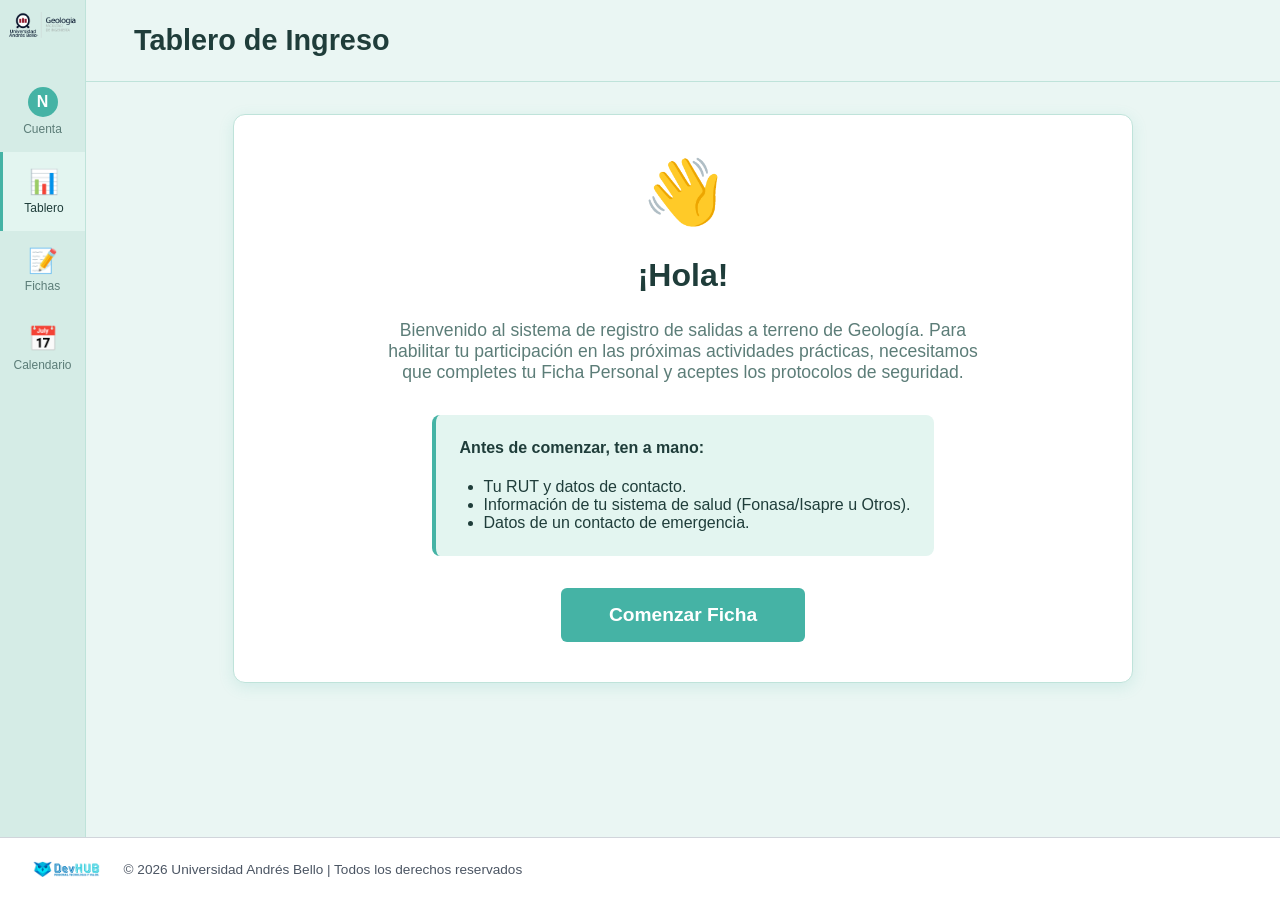
==== proyecto geo/index.html @ 6ba57a58 "Add files via upload" ====
<!DOCTYPE html>
<html lang="es">
<head>
    <meta charset="UTF-8">
    <meta name="viewport" content="width=device-width, initial-scale=1.0">
    <title>Ficha de Ingreso - Geología UNAB</title>
    <link rel="stylesheet" href="styles.css">
</head>
<body>

    <!-- CONTENEDOR PRINCIPAL (Sidebar + Main) -->
    <div class="app-layout">

        <!-- BARRA LATERAL -->
        <nav class="sidebar">
            <div class="sidebar-logo">
                <img src="image/fi-1.png" alt="">
            </div>
            <ul class="sidebar-menu">
                <li>
                    <div class="icon-placeholder account-avatar">N</div>
                    <span>Cuenta</span>
                </li>
                <li class="active">
                    <div class="icon-placeholder">📊</div>
                    <span>Tablero</span>
                </li>
                <li>
                    <div class="icon-placeholder">📝</div>
                    <span>Fichas</span>
                </li>
                <li>
                    <div class="icon-placeholder">📅</div>
                    <span>Calendario</span>
                </li>
            </ul>
        </nav>

        <!-- CONTENIDO PRINCIPAL -->
        <main class="main-content">
            <header class="top-header">
                <h1 class="page-title">Tablero de Ingreso</h1>
            </header>

            <div class="dashboard-container">
                
                <!-- Barra de progreso del Wizard -->
                <div class="wizard-header" id="wizard-progress" style="display: none;">
                    <div class="step" id="indicator-1">1. Datos Personales</div>
                    <div class="step" id="indicator-2">2. Información Médica</div>
                    <div class="step" id="indicator-3">3. Protocolo y Declaración</div>
                </div>

                <!-- VISTA 0: SALUDO INICIAL -->
                <div id="vista-0" class="form-card text-center active-view">
                    <div style="font-size: 4rem; margin-bottom: 1rem;">👋</div>
                    <h2 style="color: var(--text-main); font-size: 2rem;">¡Hola!</h2>
                    <p class="subtitle" style="font-size: 1.1rem; max-width: 600px; margin: 0 auto 2rem auto;">
                        Bienvenido al sistema de registro de salidas a terreno de Geología. Para habilitar tu participación en las próximas actividades prácticas, necesitamos que completes tu Ficha Personal y aceptes los protocolos de seguridad.
                    </p>
                    <div style="background-color: var(--card-bg-light); padding: 1.5rem; border-radius: 8px; border-left: 4px solid var(--accent-blue); display: inline-block; text-align: left; margin-bottom: 2rem;">
                        <h4 style="margin-top: 0;">Antes de comenzar, ten a mano:</h4>
                        <ul style="margin-bottom: 0; padding-left: 1.5rem;">
                            <li>Tu RUT y datos de contacto.</li>
                            <li>Información de tu sistema de salud (Fonasa/Isapre u Otros).</li>
                            <li>Datos de un contacto de emergencia.</li>
                        </ul>
                    </div>
                    <br>
                    <button type="button" class="btn-primary" onclick="cambiarVista(1)" style="font-size: 1.2rem; padding: 1rem 3rem;">Comenzar Ficha</button>
                </div>

                <!-- VISTA 1: DATOS PERSONALES -->
                <div id="vista-1" class="form-card hidden-view">
                    <h2 style="color: var(--text-main);">Ficha de Ingreso - Datos Personales</h2>
                    <p class="subtitle">Por favor, complete los siguientes datos para iniciar el proceso.</p>

                    <div class="form-grid">
                        <div class="form-group full-width">
                            <label for="nombre">Nombre completo</label>
                            <input type="text" id="nombre" name="nombre" placeholder="Ej. Juan Pérez" required>
                        </div>
                        <div class="form-group">
                            <label for="rut">RUT</label>
                            <input type="text" id="rut" name="rut" placeholder="Ej. 12.345.678-9" required>
                        </div>
                        <div class="form-group">
                            <label for="fecha_nacimiento">Fecha de nacimiento</label>
                            <input type="date" id="fecha_nacimiento" name="fecha_nacimiento" required>
                        </div>
                        <div class="form-group">
                            <label for="edad">Edad</label>
                            <input type="number" id="edad" name="edad" placeholder="Ej. 21" min="15" max="100" required>
                        </div>
                        <div class="form-group">
                            <label for="telefono">Teléfono de contacto</label>
                            <input type="tel" id="telefono" name="telefono" placeholder="+56 9 1234 5678" required>
                        </div>
                        <div class="form-group">
                            <label for="correo_inst">Correo institucional</label>
                            <input type="email" id="correo_inst" name="correo_inst" placeholder="usuario@uandresbello.edu" required>
                        </div>
                        <div class="form-group">
                            <label for="correo_personal">Correo personal</label>
                            <input type="email" id="correo_personal" name="correo_personal" placeholder="usuario@gmail.com" required>
                        </div>

                        <div class="form-actions full-width" style="justify-content: space-between;">
                            <button type="button" class="btn-secondary" onclick="cambiarVista(0)">Volver al Inicio</button>
                            <button type="button" class="btn-primary" onclick="cambiarVista(2)">Siguiente: Información Médica</button>
                        </div>
                    </div>
                </div>

                <!-- VISTA 2: INFORMACIÓN MÉDICA -->
                <div id="vista-2" class="form-card hidden-view">
                    <h2 style="color: var(--text-main);">Ficha de Ingreso - Información Médica</h2>
                    <p class="subtitle">Datos obligatorios de salud y seguridad del estudiante.</p>

                    <div class="form-grid">
                        <div class="form-group">
                            <label for="sistema_salud">Sistema de salud afiliado</label>
                            <select id="sistema_salud" name="sistema_salud" onchange="toggleEspecificar('sistema_salud', 'otros', 'div_salud_otros')" required>
                                <option value="">Seleccione...</option>
                                <option value="fonasa">Fonasa</option>
                                <option value="isapre">Isapre</option>
                                <option value="otros">Otros</option>
                            </select>
                            <div id="div_salud_otros" style="display: none; margin-top: 0.5rem;">
                                <input type="text" id="sistema_salud_otros" name="sistema_salud_otros" placeholder="Especifique su sistema de salud">
                            </div>
                        </div>
                        <div class="form-group">
                            <label for="domicilio">Domicilio actual</label>
                            <input type="text" id="domicilio" name="domicilio" placeholder="Calle, Número, Comuna" required>
                        </div>
                        <div class="form-group">
                            <label for="peso">Peso (kg)</label>
                            <input type="number" id="peso" name="peso" step="0.1" placeholder="Ej. 70.5" required>
                        </div>
                        <div class="form-group">
                            <label for="estatura">Estatura (m)</label>
                            <input type="number" id="estatura" name="estatura" step="0.01" placeholder="Ej. 1.75" required>
                        </div>
                        <div class="form-group">
                            <label for="grupo_sanguineo">Grupo Sanguíneo</label>
                            <select id="grupo_sanguineo" name="grupo_sanguineo" required>
                                <option value="">Seleccione...</option>
                                <option value="A+">A+</option>
                                <option value="A-">A-</option>
                                <option value="O+">O+</option>
                                <option value="O-">O-</option>
                            </select>
                        </div>
                        <div class="form-group">
                            <label>¿Es donante voluntario?</label>
                            <div class="radio-group-inline">
                                <label><input type="radio" name="donante" value="si" required> Sí</label>
                                <label><input type="radio" name="donante" value="no"> No</label>
                            </div>
                        </div>
                        <div class="form-group full-width">
                            <label>¿Tiene algún tipo de alergia?</label>
                            <div style="display: flex; gap: 1rem; margin-top: 0.5rem; margin-bottom: 0.5rem;">
                                <label style="font-weight: normal; cursor: pointer;">
                                    <input type="radio" name="alergia_radio" value="si" onchange="toggleRadio('alergia_radio', 'div_alergia')"> Sí
                                </label>
                                <label style="font-weight: normal; cursor: pointer;">
                                    <input type="radio" name="alergia_radio" value="no" onchange="toggleRadio('alergia_radio', 'div_alergia')" checked> No
                                </label>
                            </div>
                            <div id="div_alergia" style="display: none;">
                                <input type="text" id="alergia_detalle" name="alergia_detalle" placeholder="Especifique el tipo de alergia (ej. Penicilina, polen)">
                            </div>
                        </div>

                        <div class="form-group full-width">
                            <label>¿Tiene alguna enfermedad que requiera tratamiento?</label>
                            <div style="display: flex; gap: 1rem; margin-top: 0.5rem; margin-bottom: 0.5rem;">
                                <label style="font-weight: normal; cursor: pointer;">
                                    <input type="radio" name="enfermedad_radio" value="si" onchange="toggleRadio('enfermedad_radio', 'div_enfermedad')"> Sí
                                </label>
                                <label style="font-weight: normal; cursor: pointer;">
                                    <input type="radio" name="enfermedad_radio" value="no" onchange="toggleRadio('enfermedad_radio', 'div_enfermedad')" checked> No
                                </label>
                            </div>
                            <div id="div_enfermedad" style="display: none;">
                                <input type="text" id="enfermedad_detalle" name="enfermedad_detalle" placeholder="Especifique la enfermedad y el tratamiento">
                            </div>
                        </div>

                        <div class="form-group full-width">
                            <label>¿Ha sufrido lesiones de tipo traumatológicas?</label>
                            <div style="display: flex; gap: 1rem; margin-top: 0.5rem; margin-bottom: 0.5rem;">
                                <label style="font-weight: normal; cursor: pointer;">
                                    <input type="radio" name="lesion_radio" value="si" onchange="toggleRadio('lesion_radio', 'div_lesion')"> Sí
                                </label>
                                <label style="font-weight: normal; cursor: pointer;">
                                    <input type="radio" name="lesion_radio" value="no" onchange="toggleRadio('lesion_radio', 'div_lesion')" checked> No
                                </label>
                            </div>
                            <div id="div_lesion" style="display: none;">
                                <input type="text" id="lesion_detalle" name="lesion_detalle" placeholder="Especifique la lesión (ej. Esguince tobillo derecho, fractura de muñeca)">
                            </div>
                        </div>

                        <div class="form-group full-width">
                            <label for="situaciones_especiales">Situaciones especiales</label>
                            <textarea id="situaciones_especiales" name="situaciones_especiales" rows="3" placeholder="Indique cualquier otra situación médica o de salud relevante..."></textarea>
                        </div>

                        <h3 class="section-title full-width" style="margin-top: 1rem;">Contacto de Emergencia</h3>
                        <div class="form-group">
                            <label for="emergencia_nombre">Nombre del contacto</label>
                            <input type="text" id="emergencia_nombre" name="emergencia_nombre" placeholder="Ej. María Pérez" required>
                        </div>
                        <div class="form-group">
                            <label for="emergencia_telefono">Teléfono de emergencia</label>
                            <input type="tel" id="emergencia_telefono" name="emergencia_telefono" placeholder="+56 9 1234 5678" required>
                        </div>

                        <div class="form-actions full-width" style="justify-content: space-between;">
                            <button type="button" class="btn-secondary" onclick="cambiarVista(1)">Atrás</button>
                            <button type="button" class="btn-primary" onclick="cambiarVista(3)">Siguiente: Protocolo</button>
                        </div>
                    </div>
                </div>

                <!-- VISTA 3: PROTOCOLO Y DECLARACIÓN -->
                <div id="vista-3" class="form-card hidden-view">
                    <h2 style="color: var(--text-main);">Protocolo y Declaración</h2>
                    <p class="subtitle">Obligación de Informar y Derecho a Saber. Por este medio declaro que:</p>

                    <div class="matrix-table-container">
                        <table class="matrix-table">
                            <thead>
                                <tr>
                                    <th class="th-empty"></th>
                                    <th>Estoy de acuerdo</th>
                                    <th>No estoy de acuerdo</th>
                                </tr>
                            </thead>
                            <tbody>
                                <tr>
                                    <td class="question-text">He sido instruido acerca de los riesgos que entrañan las labores que desempeñará en las Salidas a Terreno de la carrera.</td>
                                    <td class="radio-cell"><input type="radio" name="preg_1" value="acuerdo"></td>
                                    <td class="radio-cell"><input type="radio" name="preg_1" value="desacuerdo"></td>
                                </tr>
                                <tr>
                                    <td class="question-text">Que he recibido y he sido instruido sobre el Protocolo de Salida a terreno.</td>
                                    <td class="radio-cell"><input type="radio" name="preg_2" value="acuerdo"></td>
                                    <td class="radio-cell"><input type="radio" name="preg_2" value="desacuerdo"></td>
                                </tr>
                                <tr>
                                    <td class="question-text">Me comprometo a leer el PROTOCOLO DE SALIDA A TERRENO e internalizarlo antes de las actividades.</td>
                                    <td class="radio-cell"><input type="radio" name="preg_3" value="acuerdo"></td>
                                    <td class="radio-cell"><input type="radio" name="preg_3" value="desacuerdo"></td>
                                </tr>
                                <tr>
                                    <td class="question-text">Me doy por informado de los Riesgos, Peligros y precauciones que debo tomar por mi seguridad y la de mis compañeros de terreno, y el cuidado del material y del medio ambiente.</td>
                                    <td class="radio-cell"><input type="radio" name="preg_4" value="acuerdo"></td>
                                    <td class="radio-cell"><input type="radio" name="preg_4" value="desacuerdo"></td>
                                </tr>
                                <tr>
                                    <td class="question-text">Haber entregado datos fidedignos en mi “Ficha Médica y Personal”.</td>
                                    <td class="radio-cell"><input type="radio" name="preg_5" value="acuerdo"></td>
                                    <td class="radio-cell"><input type="radio" name="preg_5" value="desacuerdo"></td>
                                </tr>
                                <tr>
                                    <td class="question-text">Comprometerme a respetar las instrucciones e indicaciones impartidas por el docente a cargo de la salida a terreno, y que están en acuerdo a las normas generales e internas de la Universidad Andrés Bello.</td>
                                    <td class="radio-cell"><input type="radio" name="preg_6" value="acuerdo"></td>
                                    <td class="radio-cell"><input type="radio" name="preg_6" value="desacuerdo"></td>
                                </tr>
                                <tr>
                                    <td class="question-text">Estar en conocimiento de la Ley 17.288 “Monumentos Nacionales”, que no puedo apoderarme de ninguna pieza paleontológica en la visita a terreno.</td>
                                    <td class="radio-cell"><input type="radio" name="preg_7" value="acuerdo"></td>
                                    <td class="radio-cell"><input type="radio" name="preg_7" value="desacuerdo"></td>
                                </tr>
                                <tr>
                                    <td class="question-text">Me expongo a sanciones por incumplimiento de los puntos precedentes, los que serán sancionados de acuerdo con el Reglamento de Conducta para la Convivencia de la Comunidad.</td>
                                    <td class="radio-cell"><input type="radio" name="preg_8" value="acuerdo"></td>
                                    <td class="radio-cell"><input type="radio" name="preg_8" value="desacuerdo"></td>
                                </tr>
                            </tbody>
                        </table>
                    </div>

                    <div class="declaracion-jurada">
                        <h3>DECLARACIÓN JURADA:</h3>
                        <p>Por este medio declaro que libero de responsabilidades a la institución por eventuales problemas o accidentes... <span style="color: var(--unab-red);">*</span></p>
                        <div style="display: flex; flex-direction: column; gap: 1rem;">
                            <label style="font-weight: 500; cursor: pointer; display: flex; align-items: center; gap: 0.75rem;">
                                <input type="radio" name="declaracion_jurada" value="acuerdo" style="transform: scale(1.2); margin: 0;"> Estoy de acuerdo
                            </label>
                            <label style="font-weight: 500; cursor: pointer; display: flex; align-items: center; gap: 0.75rem;">
                                <input type="radio" name="declaracion_jurada" value="desacuerdo" style="transform: scale(1.2); margin: 0;"> No estoy de acuerdo
                            </label>
                        </div>
                    </div>

                    <div class="form-actions full-width" style="justify-content: space-between; margin-top: 2rem;">
                        <button type="button" class="btn-secondary" onclick="cambiarVista(2)">Atrás</button>
                        <button type="button" class="btn-primary" style="background-color: var(--unab-red);" onclick="finalizarFormulario()">Enviar Ficha</button>
                    </div>
                </div>

            </div>
        </main>
    </div>

    <!-- PIE DE PÁGINA INFERIOR (Estilo NVIDIA) -->
    <footer class="bottom-footer">
        <div class="footer-content">
            <img src="image/devhub_banner.gif" alt="Logo/GIF Footer" class="footer-gif">
            <span class="footer-text">© 2026 Universidad Andrés Bello | Todos los derechos reservados</span>
        </div>
    </footer>

    <!-- SCRIPT JS -->
    <script>
        function cambiarVista(paso) {
            document.querySelectorAll('.form-card').forEach(el => {
                el.classList.remove('active-view');
                el.classList.add('hidden-view');
            });
            
            const vistaDestino = document.getElementById('vista-' + paso);
            vistaDestino.classList.remove('hidden-view');
            vistaDestino.classList.add('active-view');

            const wizardProgress = document.getElementById('wizard-progress');
            if (paso === 0) {
                wizardProgress.style.display = 'none';
            } else {
                wizardProgress.style.display = 'flex';
                for (let i = 1; i <= 3; i++) {
                    const indicador = document.getElementById('indicator-' + i);
                    if (i === paso) {
                        indicador.classList.add('active');
                    } else {
                        indicador.classList.remove('active');
                    }
                }
            }
            
            document.querySelector('.main-content').scrollTo({ top: 0, behavior: 'smooth' });
        }

        function finalizarFormulario() {
            alert("¡Ficha enviada con éxito!");
            cambiarVista(0);
        }

        function toggleEspecificar(selectId, targetValue, divId) {
            const select = document.getElementById(selectId);
            const divOculto = document.getElementById(divId);
            divOculto.style.display = (select.value === targetValue) ? 'block' : 'none';
        }

        function toggleRadio(radioName, divId) {
            const radios = document.getElementsByName(radioName);
            const divOculto = document.getElementById(divId);
            let valorSeleccionado = '';
            
            for (const radio of radios) {
                if (radio.checked) {
                    valorSeleccionado = radio.value;
                    break;
                }
            }

            if (valorSeleccionado === 'si') {
                divOculto.style.display = 'block';
            } else {
                divOculto.style.display = 'none';
                if(divOculto.querySelector('input')) divOculto.querySelector('input').value = '';
            }
        }
    </script>
</body>
</html>
---- proyecto geo/styles.css ----
/* ==============================================================
   TEMA OSCURO Y LAYOUT BASE
   ============================================================== */
:root {
    --bg-dark: #eaf6f3;
    --sidebar-bg: #d5ece6;
    --card-bg: #ffffff;
    --card-bg-light: #e3f5f0;
    --text-main: #1f3d3a;
    --text-muted: #5c7d78;
    --border-color: #bfe3da;
    
    --unab-red: #A90429;
    --accent-blue: #45b3a5;
    --accent-hover: #2f9c8c;
}

body {
    background-color: var(--bg-dark);
    font-family: 'Segoe UI', Tahoma, Geneva, Verdana, sans-serif;
    color: var(--text-main);
    margin: 0;
    padding: 0;
    display: flex;
    flex-direction: column;
    height: 100vh;
    overflow: hidden;
}

/* Layout que contiene la barra lateral y el contenido */
.app-layout {
    display: flex;
    flex: 1;
    overflow: hidden;
}

/* ================== BARRA LATERAL ================== */
.sidebar {
    width: 85px;
    background-color: var(--sidebar-bg);
    border-right: 1px solid var(--border-color);
    display: flex;
    flex-direction: column;
    align-items: center;
    z-index: 10;
}

.sidebar-logo {
    width: 100%;
    margin-bottom: 2rem;
    padding: 12px 8px 0 8px;
    box-sizing: border-box;
    display: flex;
    justify-content: center;
}

.sidebar-logo img {
    width: 100%;
    height: auto;
    object-fit: contain;
}

.sidebar-menu {
    list-style: none;
    padding: 0;
    margin: 0;
    width: 100%;
}

.sidebar-menu li {
    display: flex;
    flex-direction: column;
    align-items: center;
    padding: 1rem 0;
    color: var(--text-muted);
    cursor: pointer;
    transition: background-color 0.2s, color 0.2s;
    font-size: 0.75rem;
}

.sidebar-menu li:hover, .sidebar-menu li.active {
    background-color: var(--card-bg-light);
    color: var(--text-main);
}

.sidebar-menu li.active {
    border-left: 3px solid var(--accent-blue);
}

.icon-placeholder {
    font-size: 1.5rem;
    margin-bottom: 0.3rem;
}

.account-avatar {
    background-color: var(--accent-blue);
    color: white;
    width: 30px;
    height: 30px;
    border-radius: 50%;
    display: flex;
    align-items: center;
    justify-content: center;
    font-size: 1rem;
    font-weight: bold;
}

/* ================== CONTENIDO PRINCIPAL ================== */
.main-content {
    flex: 1;
    overflow-y: auto;
    padding: 0;
    position: relative;
}

.top-header {
    padding: 1.5rem 3rem;
    border-bottom: 1px solid var(--border-color);
    background-color: var(--bg-dark);
    position: sticky;
    top: 0;
    z-index: 5;
}

.page-title {
    margin: 0;
    font-size: 1.8rem;
    font-weight: bold;
}

.dashboard-container {
    max-width: 900px;
    margin: 2rem auto;
    padding: 0 2rem 4rem 2rem;
}

/* ================== VISTAS (SPA) ================== */
.hidden-view {
    display: none !important;
}

.active-view {
    display: block;
    animation: fadeIn 0.4s ease-in-out;
}

@keyframes fadeIn {
    from { opacity: 0; transform: translateY(10px); }
    to { opacity: 1; transform: translateY(0); }
}

/* ================== WIZARD HEADER ================== */
.wizard-header {
    display: flex;
    justify-content: space-between;
    margin-bottom: 2rem;
    background: var(--card-bg);
    padding: 1rem 2rem;
    border-radius: 8px;
    border: 1px solid var(--border-color);
}

.step {
    color: var(--text-muted);
    font-weight: 600;
    font-size: 0.9rem;
}

.step.active {
    color: var(--accent-blue);
    border-bottom: 2px solid var(--accent-blue);
    padding-bottom: 5px;
}

/* ================== TARJETAS Y FORMULARIO ================== */
.form-card {
    background: var(--card-bg);
    padding: 2.5rem;
    border-radius: 12px;
    border: 1px solid var(--border-color);
    box-shadow: 0 4px 15px rgba(69,179,165,0.15);
}

.text-center {
    text-align: center;
}

.subtitle {
    color: var(--text-muted);
    margin-bottom: 2rem;
    font-size: 0.95rem;
}

.form-grid {
    display: grid;
    grid-template-columns: 1fr 1fr;
    gap: 1.5rem;
}

.form-group {
    display: flex;
    flex-direction: column;
}

.full-width {
    grid-column: span 2;
}

label {
    font-weight: 600;
    font-size: 0.85rem;
    margin-bottom: 0.5rem;
    color: var(--text-muted);
}

input, select, textarea {
    padding: 0.75rem;
    background-color: var(--bg-dark);
    color: var(--text-main);
    border: 1px solid var(--border-color);
    border-radius: 6px;
    font-size: 1rem;
    transition: border-color 0.2s;
    font-family: inherit;
    box-sizing: border-box;
}

input:focus, select:focus, textarea:focus {
    outline: none;
    border-color: var(--accent-blue);
    background-color: #ffffff;
}

.radio-group-inline {
    display: flex;
    gap: 1.5rem;
    margin-top: 0.5rem;
}

.radio-group-inline label {
    display: flex;
    align-items: center;
    gap: 0.5rem;
    color: var(--text-main);
    font-weight: normal;
    cursor: pointer;
}

/* ================== BOTONES ================== */
.form-actions {
    margin-top: 2rem;
    display: flex;
    gap: 1rem;
}

.btn-primary {
    background-color: var(--accent-blue);
    color: white;
    padding: 0.75rem 1.5rem;
    border: none;
    border-radius: 6px;
    font-weight: bold;
    font-size: 1rem;
    cursor: pointer;
    transition: background-color 0.2s;
}

.btn-primary:hover { background-color: var(--accent-hover); }

.btn-secondary {
    background-color: transparent;
    color: var(--text-main);
    padding: 0.75rem 1.5rem;
    border: 1px solid var(--border-color);
    border-radius: 6px;
    font-weight: bold;
    font-size: 1rem;
    cursor: pointer;
    transition: background-color 0.2s;
}

.btn-secondary:hover { background-color: var(--card-bg-light); }

/* ================== TABLAS Y DECLARACIÓN ================== */
.matrix-table-container {
    overflow-x: auto;
    margin-top: 1.5rem;
    border-radius: 8px;
    border: 1px solid var(--border-color);
}

.matrix-table {
    width: 100%;
    border-collapse: collapse;
    text-align: left;
}

.matrix-table th {
    background-color: var(--card-bg-light);
    color: var(--text-main);
    padding: 1rem;
    text-align: center;
    border-bottom: 2px solid var(--border-color);
}

.matrix-table th.th-empty {
    background-color: transparent;
    border: none;
}

.matrix-table td {
    padding: 1rem;
    border-bottom: 1px solid var(--border-color);
    background-color: var(--bg-dark);
}

.matrix-table tbody tr:nth-child(even) td { background-color: #f2faf8; }
.matrix-table tbody tr:hover td { background-color: #dbf1ec; }

.matrix-table .question-text {
    width: 60%;
    color: var(--text-main);
}

.matrix-table .radio-cell {
    text-align: center;
    vertical-align: middle;
}

.declaracion-jurada {
    margin-top: 2rem;
    padding: 1.5rem;
    background-color: var(--card-bg-light);
    border-left: 4px solid var(--unab-red);
    border-radius: 4px;
}

.declaracion-jurada h3 { margin-top: 0; color: var(--text-main); }
.declaracion-jurada p { color: var(--text-muted); line-height: 1.5; }

/* ================== FOOTER INFERIOR (TIPO NVIDIA) ================== */
.bottom-footer {
    background-color: #ffffff;
    padding: 12px 2rem;
    border-top: 1px solid #d1d5db;
    z-index: 20;
}

.footer-content {
    display: flex;
    align-items: center;
    gap: 1.5rem;
    max-width: 1400px;
    margin: 0 auto;
}

.footer-gif {
    height: 38px;
    width: auto;
    object-fit: contain;
}

.footer-text {
    color: #4b5563;
    font-size: 0.85rem;
    font-weight: 500;
}
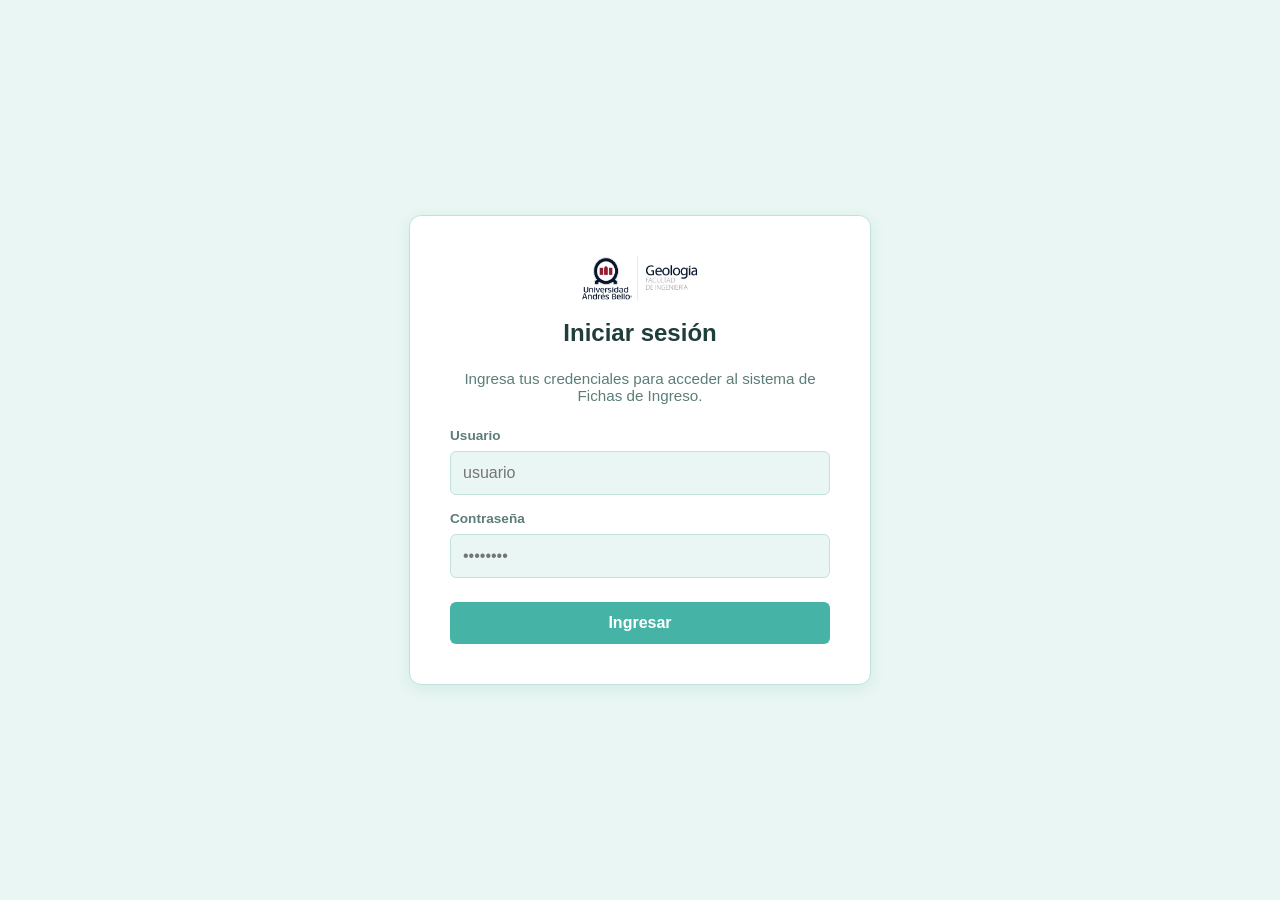
==== commit 04a80c23: "login se creo un login" ====
--- a/proyecto geo/index.html
+++ b/proyecto geo/index.html
@@ -8,8 +8,32 @@
 </head>
 <body>
 
+    <!-- PANTALLA DE LOGIN -->
+    <div id="login-screen" class="login-screen">
+        <form class="login-card" onsubmit="intentarLogin(event)">
+            <div class="login-logo">
+                <img src="image/fi-1.png" alt="Geología UNAB">
+            </div>
+            <h2>Iniciar sesión</h2>
+            <p class="subtitle">Ingresa tus credenciales para acceder al sistema de Fichas de Ingreso.</p>
+
+            <div class="form-group">
+                <label for="login-usuario">Usuario</label>
+                <input type="text" id="login-usuario" name="login-usuario" placeholder="usuario" autocomplete="username" required>
+            </div>
+            <div class="form-group">
+                <label for="login-clave">Contraseña</label>
+                <input type="password" id="login-clave" name="login-clave" placeholder="••••••••" autocomplete="current-password" required>
+            </div>
+
+            <p id="login-error" class="login-error">Usuario o contraseña incorrectos.</p>
+
+            <button type="submit" class="btn-primary" style="width: 100%; margin-top: 0.5rem;">Ingresar</button>
+        </form>
+    </div>
+
     <!-- CONTENEDOR PRINCIPAL (Sidebar + Main) -->
-    <div class="app-layout">
+    <div class="app-layout" id="app-layout" style="display: none;">
 
         <!-- BARRA LATERAL -->
         <nav class="sidebar">
@@ -17,11 +41,11 @@
                 <img src="image/fi-1.png" alt="">
             </div>
             <ul class="sidebar-menu">
-                <li>
-                    <div class="icon-placeholder account-avatar">N</div>
+                <li onclick="cerrarSesion()" title="Cerrar sesión">
+                    <div class="icon-placeholder account-avatar" id="account-avatar">N</div>
                     <span>Cuenta</span>
                 </li>
-                <li class="active">
+                <li class="active" id="menu-tablero" onclick="mostrarSeccion('tablero')">
                     <div class="icon-placeholder">📊</div>
                     <span>Tablero</span>
                 </li>
@@ -29,7 +53,7 @@
                     <div class="icon-placeholder">📝</div>
                     <span>Fichas</span>
                 </li>
-                <li>
+                <li id="menu-calendario" onclick="mostrarSeccion('calendario')">
                     <div class="icon-placeholder">📅</div>
                     <span>Calendario</span>
                 </li>
@@ -42,8 +66,8 @@
                 <h1 class="page-title">Tablero de Ingreso</h1>
             </header>
 
-            <div class="dashboard-container">
-                
+            <div class="dashboard-container" id="main-view-tablero">
+
                 <!-- Barra de progreso del Wizard -->
                 <div class="wizard-header" id="wizard-progress" style="display: none;">
                     <div class="step" id="indicator-1">1. Datos Personales</div>
@@ -305,16 +329,30 @@
                 </div>
 
             </div>
+
+            <!-- VISTA: CALENDARIO -->
+            <div class="dashboard-container section-hidden" id="main-view-calendario">
+                <div class="form-card">
+                    <div class="calendar-header">
+                        <button type="button" class="btn-secondary calendar-nav-btn" onclick="cambiarMes(-1)">&lt;</button>
+                        <h2 id="calendar-titulo" class="calendar-titulo"></h2>
+                        <button type="button" class="btn-secondary calendar-nav-btn" onclick="cambiarMes(1)">&gt;</button>
+                    </div>
+                    <div class="calendar-grid" id="calendar-grid"></div>
+                </div>
+
+                <div class="form-card day-panel" id="day-panel" style="display: none; margin-top: 1.5rem;">
+                    <h3 id="day-panel-titulo"></h3>
+                    <ul class="day-events-list" id="day-events-list"></ul>
+                    <div class="day-add-event">
+                        <input type="text" id="nuevo-evento-input" placeholder="Ej. Salida a terreno: Cerro Renca">
+                        <button type="button" class="btn-primary" onclick="agregarEvento()">Agregar</button>
+                    </div>
+                </div>
+            </div>
+
         </main>
     </div>
-
-    <!-- PIE DE PÁGINA INFERIOR (Estilo NVIDIA) -->
-    <footer class="bottom-footer">
-        <div class="footer-content">
-            <img src="image/devhub_banner.gif" alt="Logo/GIF Footer" class="footer-gif">
-            <span class="footer-text">© 2026 Universidad Andrés Bello | Todos los derechos reservados</span>
-        </div>
-    </footer>
 
     <!-- SCRIPT JS -->
     <script>
@@ -376,6 +414,249 @@
                 if(divOculto.querySelector('input')) divOculto.querySelector('input').value = '';
             }
         }
+
+        /* ==============================================================
+           LOGIN (básico, sin base de datos — validación local de momento)
+           ============================================================== */
+        const USUARIOS_DEMO = [
+            { usuario: 'admin', clave: 'admin123' },
+            { usuario: 'estudiante', clave: 'geo2026' }
+        ];
+
+        function intentarLogin(event) {
+            event.preventDefault();
+            const usuario = document.getElementById('login-usuario').value.trim().toLowerCase();
+            const clave = document.getElementById('login-clave').value;
+            const errorMsg = document.getElementById('login-error');
+
+            const valido = USUARIOS_DEMO.some(u => u.usuario === usuario && u.clave === clave);
+
+            if (valido) {
+                sessionStorage.setItem('geo_logged_in', 'true');
+                sessionStorage.setItem('geo_usuario', usuario);
+                errorMsg.style.display = 'none';
+                mostrarApp();
+            } else {
+                errorMsg.style.display = 'block';
+            }
+        }
+
+        function cerrarSesion() {
+            if (!confirm('¿Cerrar sesión?')) return;
+            sessionStorage.removeItem('geo_logged_in');
+            sessionStorage.removeItem('geo_usuario');
+            document.getElementById('login-usuario').value = '';
+            document.getElementById('login-clave').value = '';
+            document.getElementById('app-layout').style.display = 'none';
+            document.getElementById('login-screen').style.display = 'flex';
+        }
+
+        function mostrarApp() {
+            document.getElementById('login-screen').style.display = 'none';
+            document.getElementById('app-layout').style.display = 'flex';
+
+            const usuario = sessionStorage.getItem('geo_usuario') || 'N';
+            document.getElementById('account-avatar').textContent = usuario.charAt(0).toUpperCase();
+        }
+
+        function verificarSesion() {
+            if (sessionStorage.getItem('geo_logged_in') === 'true') {
+                mostrarApp();
+            } else {
+                document.getElementById('login-screen').style.display = 'flex';
+                document.getElementById('app-layout').style.display = 'none';
+            }
+        }
+
+        /* ==============================================================
+           NAVEGACIÓN ENTRE SECCIONES (Tablero / Calendario)
+           ============================================================== */
+        function mostrarSeccion(seccion) {
+            const vistaTablero = document.getElementById('main-view-tablero');
+            const vistaCalendario = document.getElementById('main-view-calendario');
+            const menuTablero = document.getElementById('menu-tablero');
+            const menuCalendario = document.getElementById('menu-calendario');
+            const titulo = document.querySelector('.page-title');
+
+            if (seccion === 'calendario') {
+                vistaTablero.classList.add('section-hidden');
+                vistaCalendario.classList.remove('section-hidden');
+                menuTablero.classList.remove('active');
+                menuCalendario.classList.add('active');
+                titulo.textContent = 'Calendario de Salidas a Terreno';
+                renderCalendario();
+            } else {
+                vistaCalendario.classList.add('section-hidden');
+                vistaTablero.classList.remove('section-hidden');
+                menuCalendario.classList.remove('active');
+                menuTablero.classList.add('active');
+                titulo.textContent = 'Tablero de Ingreso';
+            }
+        }
+
+        /* ==============================================================
+           CALENDARIO (eventos guardados en localStorage, sin backend aún)
+           ============================================================== */
+        const DIAS_SEMANA = ['Lun', 'Mar', 'Mié', 'Jue', 'Vie', 'Sáb', 'Dom'];
+        const MESES = ['Enero', 'Febrero', 'Marzo', 'Abril', 'Mayo', 'Junio', 'Julio', 'Agosto', 'Septiembre', 'Octubre', 'Noviembre', 'Diciembre'];
+
+        const hoy = new Date();
+        let calMes = hoy.getMonth();
+        let calAnio = hoy.getFullYear();
+        let diaSeleccionado = null;
+
+        function obtenerEventos() {
+            return JSON.parse(localStorage.getItem('geo_eventos') || '{}');
+        }
+
+        function guardarEventos(eventos) {
+            localStorage.setItem('geo_eventos', JSON.stringify(eventos));
+        }
+
+        function formatearFecha(anio, mes, dia) {
+            return anio + '-' + String(mes + 1).padStart(2, '0') + '-' + String(dia).padStart(2, '0');
+        }
+
+        function cambiarMes(delta) {
+            calMes += delta;
+            if (calMes < 0) { calMes = 11; calAnio--; }
+            if (calMes > 11) { calMes = 0; calAnio++; }
+            diaSeleccionado = null;
+            document.getElementById('day-panel').style.display = 'none';
+            renderCalendario();
+        }
+
+        function renderCalendario() {
+            const grid = document.getElementById('calendar-grid');
+            const titulo = document.getElementById('calendar-titulo');
+            const eventos = obtenerEventos();
+
+            titulo.textContent = MESES[calMes] + ' ' + calAnio;
+            grid.innerHTML = '';
+
+            DIAS_SEMANA.forEach(dia => {
+                const celda = document.createElement('div');
+                celda.className = 'calendar-weekday';
+                celda.textContent = dia;
+                grid.appendChild(celda);
+            });
+
+            const primerDia = new Date(calAnio, calMes, 1);
+            // getDay(): 0=Dom..6=Sáb -> convertir a offset con Lunes=0
+            const offset = (primerDia.getDay() + 6) % 7;
+            const diasEnMes = new Date(calAnio, calMes + 1, 0).getDate();
+
+            for (let i = 0; i < offset; i++) {
+                const vacio = document.createElement('div');
+                vacio.className = 'calendar-day calendar-day-empty';
+                grid.appendChild(vacio);
+            }
+
+            for (let dia = 1; dia <= diasEnMes; dia++) {
+                const fechaStr = formatearFecha(calAnio, calMes, dia);
+                const celda = document.createElement('div');
+                celda.className = 'calendar-day';
+
+                const esHoy = fechaStr === formatearFecha(hoy.getFullYear(), hoy.getMonth(), hoy.getDate());
+                if (esHoy) celda.classList.add('today');
+                if (fechaStr === diaSeleccionado) celda.classList.add('selected');
+
+                const numero = document.createElement('div');
+                numero.className = 'calendar-day-number';
+                numero.textContent = dia;
+                celda.appendChild(numero);
+
+                const eventosDia = eventos[fechaStr] || [];
+                if (eventosDia.length > 0) {
+                    const puntos = document.createElement('div');
+                    puntos.className = 'calendar-day-events';
+                    eventosDia.slice(0, 3).forEach(() => {
+                        const punto = document.createElement('span');
+                        punto.className = 'event-dot';
+                        puntos.appendChild(punto);
+                    });
+                    celda.appendChild(puntos);
+                }
+
+                celda.onclick = () => seleccionarDia(fechaStr);
+                grid.appendChild(celda);
+            }
+        }
+
+        function seleccionarDia(fechaStr) {
+            diaSeleccionado = fechaStr;
+            renderCalendario();
+
+            const panel = document.getElementById('day-panel');
+            const titulo = document.getElementById('day-panel-titulo');
+            const [anio, mes, dia] = fechaStr.split('-').map(Number);
+            const fechaObj = new Date(anio, mes - 1, dia);
+            titulo.textContent = 'Eventos del ' + dia + ' de ' + MESES[mes - 1] + ' ' + anio;
+
+            panel.style.display = 'block';
+            renderListaEventos();
+        }
+
+        function renderListaEventos() {
+            const lista = document.getElementById('day-events-list');
+            const eventos = obtenerEventos();
+            const eventosDia = eventos[diaSeleccionado] || [];
+
+            lista.innerHTML = '';
+            if (eventosDia.length === 0) {
+                const vacio = document.createElement('li');
+                vacio.className = 'day-event-empty';
+                vacio.textContent = 'Sin eventos para este día.';
+                lista.appendChild(vacio);
+                return;
+            }
+
+            eventosDia.forEach((evento, index) => {
+                const item = document.createElement('li');
+                item.className = 'day-event-item';
+
+                const texto = document.createElement('span');
+                texto.textContent = evento;
+                item.appendChild(texto);
+
+                const btnEliminar = document.createElement('button');
+                btnEliminar.type = 'button';
+                btnEliminar.className = 'day-event-delete';
+                btnEliminar.textContent = '×';
+                btnEliminar.onclick = () => eliminarEvento(index);
+                item.appendChild(btnEliminar);
+
+                lista.appendChild(item);
+            });
+        }
+
+        function agregarEvento() {
+            const input = document.getElementById('nuevo-evento-input');
+            const texto = input.value.trim();
+            if (!texto || !diaSeleccionado) return;
+
+            const eventos = obtenerEventos();
+            if (!eventos[diaSeleccionado]) eventos[diaSeleccionado] = [];
+            eventos[diaSeleccionado].push(texto);
+            guardarEventos(eventos);
+
+            input.value = '';
+            renderListaEventos();
+            renderCalendario();
+        }
+
+        function eliminarEvento(index) {
+            const eventos = obtenerEventos();
+            eventos[diaSeleccionado].splice(index, 1);
+            if (eventos[diaSeleccionado].length === 0) delete eventos[diaSeleccionado];
+            guardarEventos(eventos);
+
+            renderListaEventos();
+            renderCalendario();
+        }
+
+        /* Inicio */
+        verificarSesion();
     </script>
 </body>
 </html>
--- a/proyecto geo/styles.css
+++ b/proyecto geo/styles.css
@@ -17,7 +17,7 @@
 
 body {
     background-color: var(--bg-dark);
-    font-family: 'Segoe UI', Tahoma, Geneva, Verdana, sans-serif;
+    font-family: Arial, Helvetica, sans-serif;
     color: var(--text-main);
     margin: 0;
     padding: 0;
@@ -338,30 +338,212 @@
 .declaracion-jurada h3 { margin-top: 0; color: var(--text-main); }
 .declaracion-jurada p { color: var(--text-muted); line-height: 1.5; }
 
-/* ================== FOOTER INFERIOR (TIPO NVIDIA) ================== */
-.bottom-footer {
-    background-color: #ffffff;
-    padding: 12px 2rem;
-    border-top: 1px solid #d1d5db;
-    z-index: 20;
-}
-
-.footer-content {
-    display: flex;
-    align-items: center;
-    gap: 1.5rem;
-    max-width: 1400px;
-    margin: 0 auto;
-}
-
-.footer-gif {
-    height: 38px;
-    width: auto;
-    object-fit: contain;
-}
-
 .footer-text {
     color: #4b5563;
     font-size: 0.85rem;
     font-weight: 500;
+}
+
+/* ==============================================================
+   LOGIN
+   ============================================================== */
+.login-screen {
+    height: 100vh;
+    width: 100%;
+    display: flex;
+    align-items: center;
+    justify-content: center;
+    background-color: var(--bg-dark);
+}
+
+.login-card {
+    background: var(--card-bg);
+    padding: 2.5rem;
+    border-radius: 12px;
+    border: 1px solid var(--border-color);
+    box-shadow: 0 4px 15px rgba(69,179,165,0.15);
+    width: 100%;
+    max-width: 380px;
+    display: flex;
+    flex-direction: column;
+}
+
+.login-logo {
+    display: flex;
+    justify-content: center;
+    margin-bottom: 1rem;
+}
+
+.login-logo img {
+    width: 120px;
+    height: auto;
+    object-fit: contain;
+}
+
+.login-card h2 {
+    margin: 0 0 0.5rem 0;
+    color: var(--text-main);
+    text-align: center;
+}
+
+.login-card .subtitle {
+    text-align: center;
+    margin-bottom: 1.5rem;
+}
+
+.login-card .form-group {
+    margin-bottom: 1rem;
+}
+
+.login-error {
+    display: none;
+    color: var(--unab-red);
+    font-size: 0.85rem;
+    margin: 0 0 0.5rem 0;
+}
+
+.login-hint {
+    text-align: center;
+    color: var(--text-muted);
+    font-size: 0.8rem;
+    margin: 1rem 0 0 0;
+}
+
+/* ==============================================================
+   NAVEGACIÓN ENTRE SECCIONES
+   ============================================================== */
+.section-hidden {
+    display: none !important;
+}
+
+/* ==============================================================
+   CALENDARIO
+   ============================================================== */
+.calendar-header {
+    display: flex;
+    align-items: center;
+    justify-content: space-between;
+    margin-bottom: 1.5rem;
+}
+
+.calendar-titulo {
+    margin: 0;
+    color: var(--text-main);
+    text-transform: capitalize;
+}
+
+.calendar-nav-btn {
+    padding: 0.5rem 1rem;
+}
+
+.calendar-grid {
+    display: grid;
+    grid-template-columns: repeat(7, 1fr);
+    gap: 0.5rem;
+}
+
+.calendar-weekday {
+    text-align: center;
+    font-weight: 600;
+    font-size: 0.8rem;
+    color: var(--text-muted);
+    padding-bottom: 0.5rem;
+}
+
+.calendar-day {
+    min-height: 70px;
+    padding: 0.5rem;
+    background-color: var(--bg-dark);
+    border: 1px solid var(--border-color);
+    border-radius: 6px;
+    cursor: pointer;
+    transition: background-color 0.2s, border-color 0.2s;
+}
+
+.calendar-day:hover {
+    background-color: var(--card-bg-light);
+}
+
+.calendar-day-empty {
+    background: none;
+    border: none;
+    cursor: default;
+}
+
+.calendar-day.today {
+    border-color: var(--accent-blue);
+    border-width: 2px;
+}
+
+.calendar-day.selected {
+    background-color: var(--card-bg-light);
+    border-color: var(--accent-blue);
+}
+
+.calendar-day-number {
+    font-weight: 600;
+    color: var(--text-main);
+    font-size: 0.9rem;
+}
+
+.calendar-day-events {
+    display: flex;
+    gap: 4px;
+    margin-top: 0.5rem;
+}
+
+.event-dot {
+    width: 6px;
+    height: 6px;
+    border-radius: 50%;
+    background-color: var(--accent-blue);
+    display: inline-block;
+}
+
+.day-panel h3 {
+    margin-top: 0;
+    color: var(--text-main);
+}
+
+.day-events-list {
+    list-style: none;
+    padding: 0;
+    margin: 0 0 1rem 0;
+}
+
+.day-event-item {
+    display: flex;
+    align-items: center;
+    justify-content: space-between;
+    padding: 0.6rem 0.8rem;
+    background-color: var(--bg-dark);
+    border: 1px solid var(--border-color);
+    border-radius: 6px;
+    margin-bottom: 0.5rem;
+    color: var(--text-main);
+}
+
+.day-event-delete {
+    background: none;
+    border: none;
+    color: var(--unab-red);
+    font-size: 1.2rem;
+    line-height: 1;
+    cursor: pointer;
+    padding: 0 0.25rem;
+}
+
+.day-event-empty {
+    color: var(--text-muted);
+    font-size: 0.9rem;
+    padding: 0.5rem 0;
+}
+
+.day-add-event {
+    display: flex;
+    gap: 0.75rem;
+}
+
+.day-add-event input {
+    flex: 1;
 }
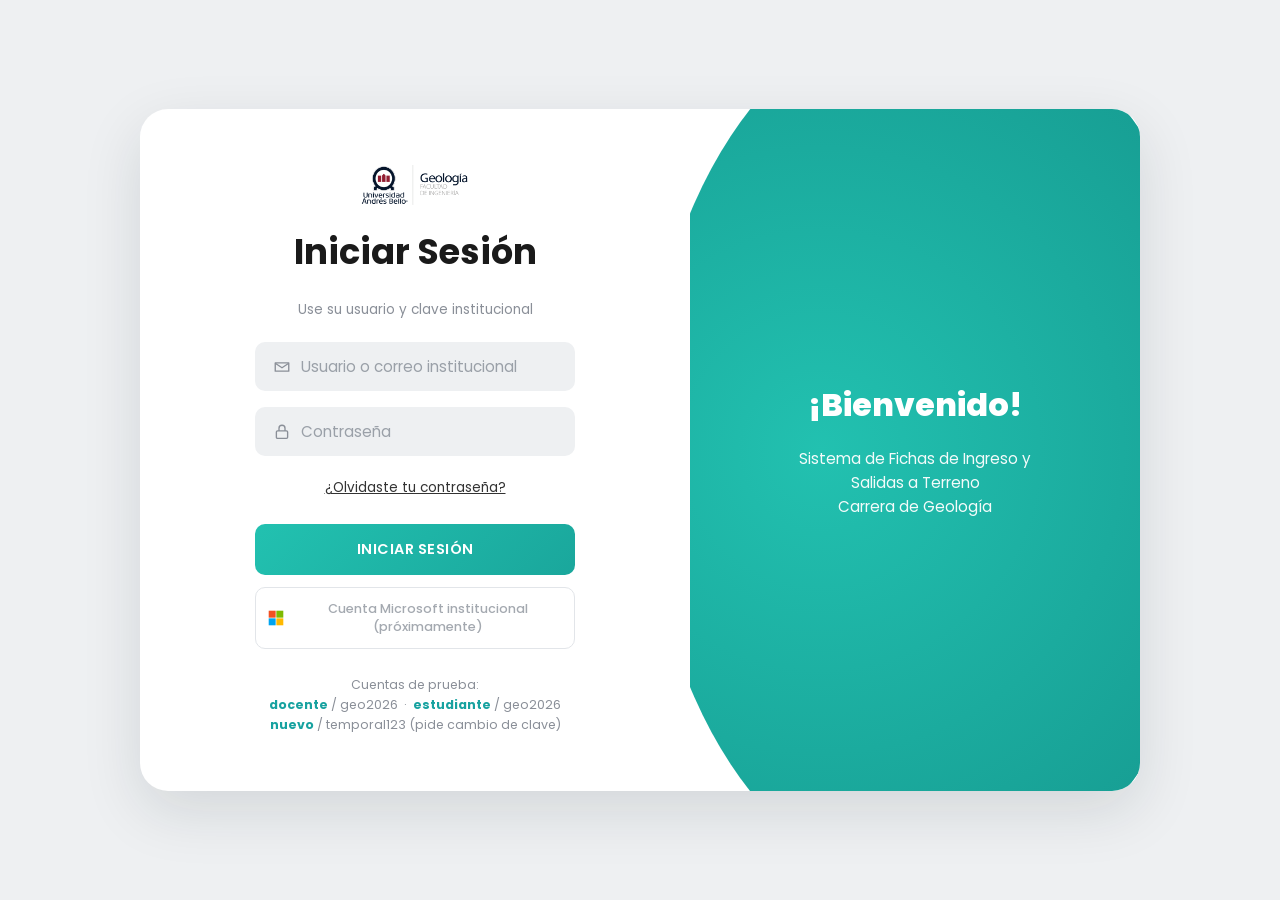
==== commit 51bf77a2: "ficha mejoras de pagina en general con casi todas sus funciones" ====
--- a/proyecto geo/index.html
+++ b/proyecto geo/index.html
@@ -1,662 +1,93 @@
-<!DOCTYPE html>
-<html lang="es">
-<head>
-    <meta charset="UTF-8">
-    <meta name="viewport" content="width=device-width, initial-scale=1.0">
-    <title>Ficha de Ingreso - Geología UNAB</title>
-    <link rel="stylesheet" href="styles.css">
-</head>
-<body>
-
-    <!-- PANTALLA DE LOGIN -->
-    <div id="login-screen" class="login-screen">
-        <form class="login-card" onsubmit="intentarLogin(event)">
-            <div class="login-logo">
-                <img src="image/fi-1.png" alt="Geología UNAB">
-            </div>
-            <h2>Iniciar sesión</h2>
-            <p class="subtitle">Ingresa tus credenciales para acceder al sistema de Fichas de Ingreso.</p>
-
-            <div class="form-group">
-                <label for="login-usuario">Usuario</label>
-                <input type="text" id="login-usuario" name="login-usuario" placeholder="usuario" autocomplete="username" required>
-            </div>
-            <div class="form-group">
-                <label for="login-clave">Contraseña</label>
-                <input type="password" id="login-clave" name="login-clave" placeholder="••••••••" autocomplete="current-password" required>
-            </div>
-
-            <p id="login-error" class="login-error">Usuario o contraseña incorrectos.</p>
-
-            <button type="submit" class="btn-primary" style="width: 100%; margin-top: 0.5rem;">Ingresar</button>
-        </form>
-    </div>
-
-    <!-- CONTENEDOR PRINCIPAL (Sidebar + Main) -->
-    <div class="app-layout" id="app-layout" style="display: none;">
-
-        <!-- BARRA LATERAL -->
-        <nav class="sidebar">
-            <div class="sidebar-logo">
-                <img src="image/fi-1.png" alt="">
-            </div>
-            <ul class="sidebar-menu">
-                <li onclick="cerrarSesion()" title="Cerrar sesión">
-                    <div class="icon-placeholder account-avatar" id="account-avatar">N</div>
-                    <span>Cuenta</span>
-                </li>
-                <li class="active" id="menu-tablero" onclick="mostrarSeccion('tablero')">
-                    <div class="icon-placeholder">📊</div>
-                    <span>Tablero</span>
-                </li>
-                <li>
-                    <div class="icon-placeholder">📝</div>
-                    <span>Fichas</span>
-                </li>
-                <li id="menu-calendario" onclick="mostrarSeccion('calendario')">
-                    <div class="icon-placeholder">📅</div>
-                    <span>Calendario</span>
-                </li>
-            </ul>
-        </nav>
-
-        <!-- CONTENIDO PRINCIPAL -->
-        <main class="main-content">
-            <header class="top-header">
-                <h1 class="page-title">Tablero de Ingreso</h1>
-            </header>
-
-            <div class="dashboard-container" id="main-view-tablero">
-
-                <!-- Barra de progreso del Wizard -->
-                <div class="wizard-header" id="wizard-progress" style="display: none;">
-                    <div class="step" id="indicator-1">1. Datos Personales</div>
-                    <div class="step" id="indicator-2">2. Información Médica</div>
-                    <div class="step" id="indicator-3">3. Protocolo y Declaración</div>
-                </div>
-
-                <!-- VISTA 0: SALUDO INICIAL -->
-                <div id="vista-0" class="form-card text-center active-view">
-                    <div style="font-size: 4rem; margin-bottom: 1rem;">👋</div>
-                    <h2 style="color: var(--text-main); font-size: 2rem;">¡Hola!</h2>
-                    <p class="subtitle" style="font-size: 1.1rem; max-width: 600px; margin: 0 auto 2rem auto;">
-                        Bienvenido al sistema de registro de salidas a terreno de Geología. Para habilitar tu participación en las próximas actividades prácticas, necesitamos que completes tu Ficha Personal y aceptes los protocolos de seguridad.
-                    </p>
-                    <div style="background-color: var(--card-bg-light); padding: 1.5rem; border-radius: 8px; border-left: 4px solid var(--accent-blue); display: inline-block; text-align: left; margin-bottom: 2rem;">
-                        <h4 style="margin-top: 0;">Antes de comenzar, ten a mano:</h4>
-                        <ul style="margin-bottom: 0; padding-left: 1.5rem;">
-                            <li>Tu RUT y datos de contacto.</li>
-                            <li>Información de tu sistema de salud (Fonasa/Isapre u Otros).</li>
-                            <li>Datos de un contacto de emergencia.</li>
-                        </ul>
-                    </div>
-                    <br>
-                    <button type="button" class="btn-primary" onclick="cambiarVista(1)" style="font-size: 1.2rem; padding: 1rem 3rem;">Comenzar Ficha</button>
-                </div>
-
-                <!-- VISTA 1: DATOS PERSONALES -->
-                <div id="vista-1" class="form-card hidden-view">
-                    <h2 style="color: var(--text-main);">Ficha de Ingreso - Datos Personales</h2>
-                    <p class="subtitle">Por favor, complete los siguientes datos para iniciar el proceso.</p>
-
-                    <div class="form-grid">
-                        <div class="form-group full-width">
-                            <label for="nombre">Nombre completo</label>
-                            <input type="text" id="nombre" name="nombre" placeholder="Ej. Juan Pérez" required>
-                        </div>
-                        <div class="form-group">
-                            <label for="rut">RUT</label>
-                            <input type="text" id="rut" name="rut" placeholder="Ej. 12.345.678-9" required>
-                        </div>
-                        <div class="form-group">
-                            <label for="fecha_nacimiento">Fecha de nacimiento</label>
-                            <input type="date" id="fecha_nacimiento" name="fecha_nacimiento" required>
-                        </div>
-                        <div class="form-group">
-                            <label for="edad">Edad</label>
-                            <input type="number" id="edad" name="edad" placeholder="Ej. 21" min="15" max="100" required>
-                        </div>
-                        <div class="form-group">
-                            <label for="telefono">Teléfono de contacto</label>
-                            <input type="tel" id="telefono" name="telefono" placeholder="+56 9 1234 5678" required>
-                        </div>
-                        <div class="form-group">
-                            <label for="correo_inst">Correo institucional</label>
-                            <input type="email" id="correo_inst" name="correo_inst" placeholder="usuario@uandresbello.edu" required>
-                        </div>
-                        <div class="form-group">
-                            <label for="correo_personal">Correo personal</label>
-                            <input type="email" id="correo_personal" name="correo_personal" placeholder="usuario@gmail.com" required>
-                        </div>
-
-                        <div class="form-actions full-width" style="justify-content: space-between;">
-                            <button type="button" class="btn-secondary" onclick="cambiarVista(0)">Volver al Inicio</button>
-                            <button type="button" class="btn-primary" onclick="cambiarVista(2)">Siguiente: Información Médica</button>
-                        </div>
-                    </div>
-                </div>
-
-                <!-- VISTA 2: INFORMACIÓN MÉDICA -->
-                <div id="vista-2" class="form-card hidden-view">
-                    <h2 style="color: var(--text-main);">Ficha de Ingreso - Información Médica</h2>
-                    <p class="subtitle">Datos obligatorios de salud y seguridad del estudiante.</p>
-
-                    <div class="form-grid">
-                        <div class="form-group">
-                            <label for="sistema_salud">Sistema de salud afiliado</label>
-                            <select id="sistema_salud" name="sistema_salud" onchange="toggleEspecificar('sistema_salud', 'otros', 'div_salud_otros')" required>
-                                <option value="">Seleccione...</option>
-                                <option value="fonasa">Fonasa</option>
-                                <option value="isapre">Isapre</option>
-                                <option value="otros">Otros</option>
-                            </select>
-                            <div id="div_salud_otros" style="display: none; margin-top: 0.5rem;">
-                                <input type="text" id="sistema_salud_otros" name="sistema_salud_otros" placeholder="Especifique su sistema de salud">
-                            </div>
-                        </div>
-                        <div class="form-group">
-                            <label for="domicilio">Domicilio actual</label>
-                            <input type="text" id="domicilio" name="domicilio" placeholder="Calle, Número, Comuna" required>
-                        </div>
-                        <div class="form-group">
-                            <label for="peso">Peso (kg)</label>
-                            <input type="number" id="peso" name="peso" step="0.1" placeholder="Ej. 70.5" required>
-                        </div>
-                        <div class="form-group">
-                            <label for="estatura">Estatura (m)</label>
-                            <input type="number" id="estatura" name="estatura" step="0.01" placeholder="Ej. 1.75" required>
-                        </div>
-                        <div class="form-group">
-                            <label for="grupo_sanguineo">Grupo Sanguíneo</label>
-                            <select id="grupo_sanguineo" name="grupo_sanguineo" required>
-                                <option value="">Seleccione...</option>
-                                <option value="A+">A+</option>
-                                <option value="A-">A-</option>
-                                <option value="O+">O+</option>
-                                <option value="O-">O-</option>
-                            </select>
-                        </div>
-                        <div class="form-group">
-                            <label>¿Es donante voluntario?</label>
-                            <div class="radio-group-inline">
-                                <label><input type="radio" name="donante" value="si" required> Sí</label>
-                                <label><input type="radio" name="donante" value="no"> No</label>
-                            </div>
-                        </div>
-                        <div class="form-group full-width">
-                            <label>¿Tiene algún tipo de alergia?</label>
-                            <div style="display: flex; gap: 1rem; margin-top: 0.5rem; margin-bottom: 0.5rem;">
-                                <label style="font-weight: normal; cursor: pointer;">
-                                    <input type="radio" name="alergia_radio" value="si" onchange="toggleRadio('alergia_radio', 'div_alergia')"> Sí
-                                </label>
-                                <label style="font-weight: normal; cursor: pointer;">
-                                    <input type="radio" name="alergia_radio" value="no" onchange="toggleRadio('alergia_radio', 'div_alergia')" checked> No
-                                </label>
-                            </div>
-                            <div id="div_alergia" style="display: none;">
-                                <input type="text" id="alergia_detalle" name="alergia_detalle" placeholder="Especifique el tipo de alergia (ej. Penicilina, polen)">
-                            </div>
-                        </div>
-
-                        <div class="form-group full-width">
-                            <label>¿Tiene alguna enfermedad que requiera tratamiento?</label>
-                            <div style="display: flex; gap: 1rem; margin-top: 0.5rem; margin-bottom: 0.5rem;">
-                                <label style="font-weight: normal; cursor: pointer;">
-                                    <input type="radio" name="enfermedad_radio" value="si" onchange="toggleRadio('enfermedad_radio', 'div_enfermedad')"> Sí
-                                </label>
-                                <label style="font-weight: normal; cursor: pointer;">
-                                    <input type="radio" name="enfermedad_radio" value="no" onchange="toggleRadio('enfermedad_radio', 'div_enfermedad')" checked> No
-                                </label>
-                            </div>
-                            <div id="div_enfermedad" style="display: none;">
-                                <input type="text" id="enfermedad_detalle" name="enfermedad_detalle" placeholder="Especifique la enfermedad y el tratamiento">
-                            </div>
-                        </div>
-
-                        <div class="form-group full-width">
-                            <label>¿Ha sufrido lesiones de tipo traumatológicas?</label>
-                            <div style="display: flex; gap: 1rem; margin-top: 0.5rem; margin-bottom: 0.5rem;">
-                                <label style="font-weight: normal; cursor: pointer;">
-                                    <input type="radio" name="lesion_radio" value="si" onchange="toggleRadio('lesion_radio', 'div_lesion')"> Sí
-                                </label>
-                                <label style="font-weight: normal; cursor: pointer;">
-                                    <input type="radio" name="lesion_radio" value="no" onchange="toggleRadio('lesion_radio', 'div_lesion')" checked> No
-                                </label>
-                            </div>
-                            <div id="div_lesion" style="display: none;">
-                                <input type="text" id="lesion_detalle" name="lesion_detalle" placeholder="Especifique la lesión (ej. Esguince tobillo derecho, fractura de muñeca)">
-                            </div>
-                        </div>
-
-                        <div class="form-group full-width">
-                            <label for="situaciones_especiales">Situaciones especiales</label>
-                            <textarea id="situaciones_especiales" name="situaciones_especiales" rows="3" placeholder="Indique cualquier otra situación médica o de salud relevante..."></textarea>
-                        </div>
-
-                        <h3 class="section-title full-width" style="margin-top: 1rem;">Contacto de Emergencia</h3>
-                        <div class="form-group">
-                            <label for="emergencia_nombre">Nombre del contacto</label>
-                            <input type="text" id="emergencia_nombre" name="emergencia_nombre" placeholder="Ej. María Pérez" required>
-                        </div>
-                        <div class="form-group">
-                            <label for="emergencia_telefono">Teléfono de emergencia</label>
-                            <input type="tel" id="emergencia_telefono" name="emergencia_telefono" placeholder="+56 9 1234 5678" required>
-                        </div>
-
-                        <div class="form-actions full-width" style="justify-content: space-between;">
-                            <button type="button" class="btn-secondary" onclick="cambiarVista(1)">Atrás</button>
-                            <button type="button" class="btn-primary" onclick="cambiarVista(3)">Siguiente: Protocolo</button>
-                        </div>
-                    </div>
-                </div>
-
-                <!-- VISTA 3: PROTOCOLO Y DECLARACIÓN -->
-                <div id="vista-3" class="form-card hidden-view">
-                    <h2 style="color: var(--text-main);">Protocolo y Declaración</h2>
-                    <p class="subtitle">Obligación de Informar y Derecho a Saber. Por este medio declaro que:</p>
-
-                    <div class="matrix-table-container">
-                        <table class="matrix-table">
-                            <thead>
-                                <tr>
-                                    <th class="th-empty"></th>
-                                    <th>Estoy de acuerdo</th>
-                                    <th>No estoy de acuerdo</th>
-                                </tr>
-                            </thead>
-                            <tbody>
-                                <tr>
-                                    <td class="question-text">He sido instruido acerca de los riesgos que entrañan las labores que desempeñará en las Salidas a Terreno de la carrera.</td>
-                                    <td class="radio-cell"><input type="radio" name="preg_1" value="acuerdo"></td>
-                                    <td class="radio-cell"><input type="radio" name="preg_1" value="desacuerdo"></td>
-                                </tr>
-                                <tr>
-                                    <td class="question-text">Que he recibido y he sido instruido sobre el Protocolo de Salida a terreno.</td>
-                                    <td class="radio-cell"><input type="radio" name="preg_2" value="acuerdo"></td>
-                                    <td class="radio-cell"><input type="radio" name="preg_2" value="desacuerdo"></td>
-                                </tr>
-                                <tr>
-                                    <td class="question-text">Me comprometo a leer el PROTOCOLO DE SALIDA A TERRENO e internalizarlo antes de las actividades.</td>
-                                    <td class="radio-cell"><input type="radio" name="preg_3" value="acuerdo"></td>
-                                    <td class="radio-cell"><input type="radio" name="preg_3" value="desacuerdo"></td>
-                                </tr>
-                                <tr>
-                                    <td class="question-text">Me doy por informado de los Riesgos, Peligros y precauciones que debo tomar por mi seguridad y la de mis compañeros de terreno, y el cuidado del material y del medio ambiente.</td>
-                                    <td class="radio-cell"><input type="radio" name="preg_4" value="acuerdo"></td>
-                                    <td class="radio-cell"><input type="radio" name="preg_4" value="desacuerdo"></td>
-                                </tr>
-                                <tr>
-                                    <td class="question-text">Haber entregado datos fidedignos en mi “Ficha Médica y Personal”.</td>
-                                    <td class="radio-cell"><input type="radio" name="preg_5" value="acuerdo"></td>
-                                    <td class="radio-cell"><input type="radio" name="preg_5" value="desacuerdo"></td>
-                                </tr>
-                                <tr>
-                                    <td class="question-text">Comprometerme a respetar las instrucciones e indicaciones impartidas por el docente a cargo de la salida a terreno, y que están en acuerdo a las normas generales e internas de la Universidad Andrés Bello.</td>
-                                    <td class="radio-cell"><input type="radio" name="preg_6" value="acuerdo"></td>
-                                    <td class="radio-cell"><input type="radio" name="preg_6" value="desacuerdo"></td>
-                                </tr>
-                                <tr>
-                                    <td class="question-text">Estar en conocimiento de la Ley 17.288 “Monumentos Nacionales”, que no puedo apoderarme de ninguna pieza paleontológica en la visita a terreno.</td>
-                                    <td class="radio-cell"><input type="radio" name="preg_7" value="acuerdo"></td>
-                                    <td class="radio-cell"><input type="radio" name="preg_7" value="desacuerdo"></td>
-                                </tr>
-                                <tr>
-                                    <td class="question-text">Me expongo a sanciones por incumplimiento de los puntos precedentes, los que serán sancionados de acuerdo con el Reglamento de Conducta para la Convivencia de la Comunidad.</td>
-                                    <td class="radio-cell"><input type="radio" name="preg_8" value="acuerdo"></td>
-                                    <td class="radio-cell"><input type="radio" name="preg_8" value="desacuerdo"></td>
-                                </tr>
-                            </tbody>
-                        </table>
-                    </div>
-
-                    <div class="declaracion-jurada">
-                        <h3>DECLARACIÓN JURADA:</h3>
-                        <p>Por este medio declaro que libero de responsabilidades a la institución por eventuales problemas o accidentes... <span style="color: var(--unab-red);">*</span></p>
-                        <div style="display: flex; flex-direction: column; gap: 1rem;">
-                            <label style="font-weight: 500; cursor: pointer; display: flex; align-items: center; gap: 0.75rem;">
-                                <input type="radio" name="declaracion_jurada" value="acuerdo" style="transform: scale(1.2); margin: 0;"> Estoy de acuerdo
-                            </label>
-                            <label style="font-weight: 500; cursor: pointer; display: flex; align-items: center; gap: 0.75rem;">
-                                <input type="radio" name="declaracion_jurada" value="desacuerdo" style="transform: scale(1.2); margin: 0;"> No estoy de acuerdo
-                            </label>
-                        </div>
-                    </div>
-
-                    <div class="form-actions full-width" style="justify-content: space-between; margin-top: 2rem;">
-                        <button type="button" class="btn-secondary" onclick="cambiarVista(2)">Atrás</button>
-                        <button type="button" class="btn-primary" style="background-color: var(--unab-red);" onclick="finalizarFormulario()">Enviar Ficha</button>
-                    </div>
-                </div>
-
-            </div>
-
-            <!-- VISTA: CALENDARIO -->
-            <div class="dashboard-container section-hidden" id="main-view-calendario">
-                <div class="form-card">
-                    <div class="calendar-header">
-                        <button type="button" class="btn-secondary calendar-nav-btn" onclick="cambiarMes(-1)">&lt;</button>
-                        <h2 id="calendar-titulo" class="calendar-titulo"></h2>
-                        <button type="button" class="btn-secondary calendar-nav-btn" onclick="cambiarMes(1)">&gt;</button>
-                    </div>
-                    <div class="calendar-grid" id="calendar-grid"></div>
-                </div>
-
-                <div class="form-card day-panel" id="day-panel" style="display: none; margin-top: 1.5rem;">
-                    <h3 id="day-panel-titulo"></h3>
-                    <ul class="day-events-list" id="day-events-list"></ul>
-                    <div class="day-add-event">
-                        <input type="text" id="nuevo-evento-input" placeholder="Ej. Salida a terreno: Cerro Renca">
-                        <button type="button" class="btn-primary" onclick="agregarEvento()">Agregar</button>
-                    </div>
-                </div>
-            </div>
-
-        </main>
-    </div>
-
-    <!-- SCRIPT JS -->
-    <script>
-        function cambiarVista(paso) {
-            document.querySelectorAll('.form-card').forEach(el => {
-                el.classList.remove('active-view');
-                el.classList.add('hidden-view');
-            });
-            
-            const vistaDestino = document.getElementById('vista-' + paso);
-            vistaDestino.classList.remove('hidden-view');
-            vistaDestino.classList.add('active-view');
-
-            const wizardProgress = document.getElementById('wizard-progress');
-            if (paso === 0) {
-                wizardProgress.style.display = 'none';
-            } else {
-                wizardProgress.style.display = 'flex';
-                for (let i = 1; i <= 3; i++) {
-                    const indicador = document.getElementById('indicator-' + i);
-                    if (i === paso) {
-                        indicador.classList.add('active');
-                    } else {
-                        indicador.classList.remove('active');
-                    }
-                }
-            }
-            
-            document.querySelector('.main-content').scrollTo({ top: 0, behavior: 'smooth' });
-        }
-
-        function finalizarFormulario() {
-            alert("¡Ficha enviada con éxito!");
-            cambiarVista(0);
-        }
-
-        function toggleEspecificar(selectId, targetValue, divId) {
-            const select = document.getElementById(selectId);
-            const divOculto = document.getElementById(divId);
-            divOculto.style.display = (select.value === targetValue) ? 'block' : 'none';
-        }
-
-        function toggleRadio(radioName, divId) {
-            const radios = document.getElementsByName(radioName);
-            const divOculto = document.getElementById(divId);
-            let valorSeleccionado = '';
-            
-            for (const radio of radios) {
-                if (radio.checked) {
-                    valorSeleccionado = radio.value;
-                    break;
-                }
-            }
-
-            if (valorSeleccionado === 'si') {
-                divOculto.style.display = 'block';
-            } else {
-                divOculto.style.display = 'none';
-                if(divOculto.querySelector('input')) divOculto.querySelector('input').value = '';
-            }
-        }
-
-        /* ==============================================================
-           LOGIN (básico, sin base de datos — validación local de momento)
-           ============================================================== */
-        const USUARIOS_DEMO = [
-            { usuario: 'admin', clave: 'admin123' },
-            { usuario: 'estudiante', clave: 'geo2026' }
-        ];
-
-        function intentarLogin(event) {
-            event.preventDefault();
-            const usuario = document.getElementById('login-usuario').value.trim().toLowerCase();
-            const clave = document.getElementById('login-clave').value;
-            const errorMsg = document.getElementById('login-error');
-
-            const valido = USUARIOS_DEMO.some(u => u.usuario === usuario && u.clave === clave);
-
-            if (valido) {
-                sessionStorage.setItem('geo_logged_in', 'true');
-                sessionStorage.setItem('geo_usuario', usuario);
-                errorMsg.style.display = 'none';
-                mostrarApp();
-            } else {
-                errorMsg.style.display = 'block';
-            }
-        }
-
-        function cerrarSesion() {
-            if (!confirm('¿Cerrar sesión?')) return;
-            sessionStorage.removeItem('geo_logged_in');
-            sessionStorage.removeItem('geo_usuario');
-            document.getElementById('login-usuario').value = '';
-            document.getElementById('login-clave').value = '';
-            document.getElementById('app-layout').style.display = 'none';
-            document.getElementById('login-screen').style.display = 'flex';
-        }
-
-        function mostrarApp() {
-            document.getElementById('login-screen').style.display = 'none';
-            document.getElementById('app-layout').style.display = 'flex';
-
-            const usuario = sessionStorage.getItem('geo_usuario') || 'N';
-            document.getElementById('account-avatar').textContent = usuario.charAt(0).toUpperCase();
-        }
-
-        function verificarSesion() {
-            if (sessionStorage.getItem('geo_logged_in') === 'true') {
-                mostrarApp();
-            } else {
-                document.getElementById('login-screen').style.display = 'flex';
-                document.getElementById('app-layout').style.display = 'none';
-            }
-        }
-
-        /* ==============================================================
-           NAVEGACIÓN ENTRE SECCIONES (Tablero / Calendario)
-           ============================================================== */
-        function mostrarSeccion(seccion) {
-            const vistaTablero = document.getElementById('main-view-tablero');
-            const vistaCalendario = document.getElementById('main-view-calendario');
-            const menuTablero = document.getElementById('menu-tablero');
-            const menuCalendario = document.getElementById('menu-calendario');
-            const titulo = document.querySelector('.page-title');
-
-            if (seccion === 'calendario') {
-                vistaTablero.classList.add('section-hidden');
-                vistaCalendario.classList.remove('section-hidden');
-                menuTablero.classList.remove('active');
-                menuCalendario.classList.add('active');
-                titulo.textContent = 'Calendario de Salidas a Terreno';
-                renderCalendario();
-            } else {
-                vistaCalendario.classList.add('section-hidden');
-                vistaTablero.classList.remove('section-hidden');
-                menuCalendario.classList.remove('active');
-                menuTablero.classList.add('active');
-                titulo.textContent = 'Tablero de Ingreso';
-            }
-        }
-
-        /* ==============================================================
-           CALENDARIO (eventos guardados en localStorage, sin backend aún)
-           ============================================================== */
-        const DIAS_SEMANA = ['Lun', 'Mar', 'Mié', 'Jue', 'Vie', 'Sáb', 'Dom'];
-        const MESES = ['Enero', 'Febrero', 'Marzo', 'Abril', 'Mayo', 'Junio', 'Julio', 'Agosto', 'Septiembre', 'Octubre', 'Noviembre', 'Diciembre'];
-
-        const hoy = new Date();
-        let calMes = hoy.getMonth();
-        let calAnio = hoy.getFullYear();
-        let diaSeleccionado = null;
-
-        function obtenerEventos() {
-            return JSON.parse(localStorage.getItem('geo_eventos') || '{}');
-        }
-
-        function guardarEventos(eventos) {
-            localStorage.setItem('geo_eventos', JSON.stringify(eventos));
-        }
-
-        function formatearFecha(anio, mes, dia) {
-            return anio + '-' + String(mes + 1).padStart(2, '0') + '-' + String(dia).padStart(2, '0');
-        }
-
-        function cambiarMes(delta) {
-            calMes += delta;
-            if (calMes < 0) { calMes = 11; calAnio--; }
-            if (calMes > 11) { calMes = 0; calAnio++; }
-            diaSeleccionado = null;
-            document.getElementById('day-panel').style.display = 'none';
-            renderCalendario();
-        }
-
-        function renderCalendario() {
-            const grid = document.getElementById('calendar-grid');
-            const titulo = document.getElementById('calendar-titulo');
-            const eventos = obtenerEventos();
-
-            titulo.textContent = MESES[calMes] + ' ' + calAnio;
-            grid.innerHTML = '';
-
-            DIAS_SEMANA.forEach(dia => {
-                const celda = document.createElement('div');
-                celda.className = 'calendar-weekday';
-                celda.textContent = dia;
-                grid.appendChild(celda);
-            });
-
-            const primerDia = new Date(calAnio, calMes, 1);
-            // getDay(): 0=Dom..6=Sáb -> convertir a offset con Lunes=0
-            const offset = (primerDia.getDay() + 6) % 7;
-            const diasEnMes = new Date(calAnio, calMes + 1, 0).getDate();
-
-            for (let i = 0; i < offset; i++) {
-                const vacio = document.createElement('div');
-                vacio.className = 'calendar-day calendar-day-empty';
-                grid.appendChild(vacio);
-            }
-
-            for (let dia = 1; dia <= diasEnMes; dia++) {
-                const fechaStr = formatearFecha(calAnio, calMes, dia);
-                const celda = document.createElement('div');
-                celda.className = 'calendar-day';
-
-                const esHoy = fechaStr === formatearFecha(hoy.getFullYear(), hoy.getMonth(), hoy.getDate());
-                if (esHoy) celda.classList.add('today');
-                if (fechaStr === diaSeleccionado) celda.classList.add('selected');
-
-                const numero = document.createElement('div');
-                numero.className = 'calendar-day-number';
-                numero.textContent = dia;
-                celda.appendChild(numero);
-
-                const eventosDia = eventos[fechaStr] || [];
-                if (eventosDia.length > 0) {
-                    const puntos = document.createElement('div');
-                    puntos.className = 'calendar-day-events';
-                    eventosDia.slice(0, 3).forEach(() => {
-                        const punto = document.createElement('span');
-                        punto.className = 'event-dot';
-                        puntos.appendChild(punto);
-                    });
-                    celda.appendChild(puntos);
-                }
-
-                celda.onclick = () => seleccionarDia(fechaStr);
-                grid.appendChild(celda);
-            }
-        }
-
-        function seleccionarDia(fechaStr) {
-            diaSeleccionado = fechaStr;
-            renderCalendario();
-
-            const panel = document.getElementById('day-panel');
-            const titulo = document.getElementById('day-panel-titulo');
-            const [anio, mes, dia] = fechaStr.split('-').map(Number);
-            const fechaObj = new Date(anio, mes - 1, dia);
-            titulo.textContent = 'Eventos del ' + dia + ' de ' + MESES[mes - 1] + ' ' + anio;
-
-            panel.style.display = 'block';
-            renderListaEventos();
-        }
-
-        function renderListaEventos() {
-            const lista = document.getElementById('day-events-list');
-            const eventos = obtenerEventos();
-            const eventosDia = eventos[diaSeleccionado] || [];
-
-            lista.innerHTML = '';
-            if (eventosDia.length === 0) {
-                const vacio = document.createElement('li');
-                vacio.className = 'day-event-empty';
-                vacio.textContent = 'Sin eventos para este día.';
-                lista.appendChild(vacio);
-                return;
-            }
-
-            eventosDia.forEach((evento, index) => {
-                const item = document.createElement('li');
-                item.className = 'day-event-item';
-
-                const texto = document.createElement('span');
-                texto.textContent = evento;
-                item.appendChild(texto);
-
-                const btnEliminar = document.createElement('button');
-                btnEliminar.type = 'button';
-                btnEliminar.className = 'day-event-delete';
-                btnEliminar.textContent = '×';
-                btnEliminar.onclick = () => eliminarEvento(index);
-                item.appendChild(btnEliminar);
-
-                lista.appendChild(item);
-            });
-        }
-
-        function agregarEvento() {
-            const input = document.getElementById('nuevo-evento-input');
-            const texto = input.value.trim();
-            if (!texto || !diaSeleccionado) return;
-
-            const eventos = obtenerEventos();
-            if (!eventos[diaSeleccionado]) eventos[diaSeleccionado] = [];
-            eventos[diaSeleccionado].push(texto);
-            guardarEventos(eventos);
-
-            input.value = '';
-            renderListaEventos();
-            renderCalendario();
-        }
-
-        function eliminarEvento(index) {
-            const eventos = obtenerEventos();
-            eventos[diaSeleccionado].splice(index, 1);
-            if (eventos[diaSeleccionado].length === 0) delete eventos[diaSeleccionado];
-            guardarEventos(eventos);
-
-            renderListaEventos();
-            renderCalendario();
-        }
-
-        /* Inicio */
-        verificarSesion();
-    </script>
-</body>
-</html>+<!DOCTYPE html>
+<html lang="es">
+<head>
+  <meta charset="UTF-8">
+  <meta name="viewport" content="width=device-width, initial-scale=1.0">
+  <title>Iniciar Sesión - Geología UNAB</title>
+  <link rel="preconnect" href="https://fonts.googleapis.com">
+  <link rel="preconnect" href="https://fonts.gstatic.com" crossorigin>
+  <link href="https://fonts.googleapis.com/css2?family=Poppins:wght@400;500;600;700;800&display=swap" rel="stylesheet">
+  <link rel="stylesheet" href="css/login.css">
+</head>
+<body>
+
+  <div class="login-container">
+
+    <div class="form-side">
+      <img class="brand-logo" src="image/fi-1.png" alt="Geología UNAB">
+
+      <!-- PASO 1: CREDENCIALES (HU 49) -->
+      <div id="paso-credenciales">
+        <h1>Iniciar Sesión</h1>
+        <p class="subtitle">Use su usuario y clave institucional</p>
+
+        <form id="login-form" novalidate>
+          <div class="input-group">
+            <svg class="field-icon" viewBox="0 0 24 24" fill="none" stroke="currentColor" stroke-width="1.8"><path d="M3 6.5h18v11H3z" stroke-linejoin="round"/><path d="m3 7 9 6 9-6" stroke-linejoin="round"/></svg>
+            <input type="text" id="usuario" name="usuario" placeholder="Usuario o correo institucional" autocomplete="username" required>
+          </div>
+
+          <div class="input-group">
+            <svg class="field-icon" viewBox="0 0 24 24" fill="none" stroke="currentColor" stroke-width="1.8"><rect x="4.5" y="10.5" width="15" height="10" rx="1.5"/><path d="M8 10.5V7a4 4 0 0 1 8 0v3.5"/></svg>
+            <input type="password" id="clave" name="clave" placeholder="Contraseña" autocomplete="current-password" required>
+          </div>
+
+          <p class="form-error" id="login-error"></p>
+
+          <a href="#" class="forgot-link" id="forgot-link">¿Olvidaste tu contraseña?</a>
+
+          <button type="submit" class="btn-login">INICIAR SESIÓN</button>
+
+          <!-- HU 51: requiere registrar la app en Azure AD / Microsoft Entra ID -->
+          <button type="button" class="btn-microsoft" id="btn-microsoft" disabled
+                  title="Requiere registrar la aplicación en Azure AD / Microsoft Entra ID">
+            <svg viewBox="0 0 23 23" aria-hidden="true"><rect x="1" y="1" width="10" height="10" fill="#f25022"/><rect x="12" y="1" width="10" height="10" fill="#7fba00"/><rect x="1" y="12" width="10" height="10" fill="#00a4ef"/><rect x="12" y="12" width="10" height="10" fill="#ffb900"/></svg>
+            Cuenta Microsoft institucional (próximamente)
+          </button>
+        </form>
+
+        <p class="demo-hint">
+          Cuentas de prueba:<br>
+          <strong>docente</strong> / geo2026 &nbsp;·&nbsp; <strong>estudiante</strong> / geo2026<br>
+          <strong>nuevo</strong> / temporal123 (pide cambio de clave)
+        </p>
+      </div>
+
+      <!-- PASO 2: CAMBIO DE CLAVE INICIAL (HU 50) -->
+      <div id="paso-cambio-clave" class="oculto">
+        <h1>Cambia tu clave</h1>
+        <p class="subtitle">Es tu primer ingreso: debes definir una clave personal antes de continuar.</p>
+
+        <form id="cambio-clave-form" novalidate>
+          <div class="input-group">
+            <svg class="field-icon" viewBox="0 0 24 24" fill="none" stroke="currentColor" stroke-width="1.8"><rect x="4.5" y="10.5" width="15" height="10" rx="1.5"/><path d="M8 10.5V7a4 4 0 0 1 8 0v3.5"/></svg>
+            <input type="password" id="clave-nueva" placeholder="Nueva contraseña" autocomplete="new-password" required>
+          </div>
+
+          <div class="input-group">
+            <svg class="field-icon" viewBox="0 0 24 24" fill="none" stroke="currentColor" stroke-width="1.8"><rect x="4.5" y="10.5" width="15" height="10" rx="1.5"/><path d="M8 10.5V7a4 4 0 0 1 8 0v3.5"/></svg>
+            <input type="password" id="clave-repetir" placeholder="Repetir contraseña" autocomplete="new-password" required>
+          </div>
+
+          <p class="form-hint">Mínimo 8 caracteres, con al menos una letra y un número.</p>
+          <p class="form-error" id="cambio-error"></p>
+
+          <button type="submit" class="btn-login">GUARDAR Y CONTINUAR</button>
+          <button type="button" class="btn-plain" id="btn-cancelar-cambio">Cancelar</button>
+        </form>
+      </div>
+    </div>
+
+    <div class="welcome-side">
+      <div class="welcome-content">
+        <h2>¡Bienvenido!</h2>
+        <p>Sistema de Fichas de Ingreso y Salidas a Terreno<br>Carrera de Geología</p>
+      </div>
+    </div>
+
+  </div>
+
+  <script src="scripts/datos.js"></script>
+  <script src="scripts/login.js"></script>
+</body>
+</html>
--- a/proyecto geo/css/login.css
+++ b/proyecto geo/css/login.css
@@ -0,0 +1,397 @@
+* {
+  margin: 0;
+  padding: 0;
+  box-sizing: border-box;
+}
+
+body {
+  min-height: 100vh;
+  display: flex;
+  align-items: center;
+  justify-content: center;
+  background: #eef0f2;
+  font-family: 'Poppins', 'Segoe UI', sans-serif;
+  padding: 24px;
+}
+
+.login-container {
+  position: relative;
+  width: 100%;
+  max-width: 1000px;
+  min-height: 560px;
+  background: #ffffff;
+  border-radius: 28px;
+  box-shadow: 0 20px 60px rgba(20, 30, 40, 0.12);
+  display: flex;
+  overflow: hidden;
+  opacity: 0;
+  transform: scale(0.88);
+  animation: cardPop 0.7s cubic-bezier(0.22, 1, 0.36, 1) forwards;
+}
+
+@keyframes cardPop {
+  to {
+    opacity: 1;
+    transform: scale(1);
+  }
+}
+
+@keyframes fadeInUp {
+  from {
+    opacity: 0;
+    transform: translateY(16px);
+  }
+  to {
+    opacity: 1;
+    transform: translateY(0);
+  }
+}
+
+.form-side {
+  flex: 1 1 55%;
+  display: flex;
+  flex-direction: column;
+  align-items: center;
+  justify-content: center;
+  padding: 56px 48px;
+  text-align: center;
+}
+
+/* Cada paso (credenciales / cambio de clave) ocupa el ancho de la columna */
+#paso-credenciales,
+#paso-cambio-clave {
+  width: 100%;
+  display: flex;
+  flex-direction: column;
+  align-items: center;
+}
+
+.oculto {
+  display: none !important;
+}
+
+.brand-logo {
+  width: 110px;
+  height: auto;
+  object-fit: contain;
+  margin-bottom: 18px;
+  opacity: 0;
+  animation: fadeInUp 0.6s ease 0.15s forwards;
+}
+
+.form-side h1 {
+  font-size: 2.2rem;
+  font-weight: 700;
+  color: #1a1a1a;
+  margin-bottom: 22px;
+  opacity: 0;
+  animation: fadeInUp 0.6s ease 0.25s forwards;
+}
+
+.social-icons {
+  display: flex;
+  gap: 14px;
+  margin-bottom: 22px;
+  opacity: 0;
+  animation: fadeInUp 0.6s ease 0.4s forwards;
+}
+
+.icon-btn {
+  width: 40px;
+  height: 40px;
+  border-radius: 50%;
+  border: 1px solid #e2e5e9;
+  background: #fff;
+  display: flex;
+  align-items: center;
+  justify-content: center;
+  cursor: pointer;
+  color: #2b2b2b;
+  transition: transform 0.15s ease, box-shadow 0.15s ease, color 0.15s ease;
+}
+
+.icon-btn svg {
+  width: 18px;
+  height: 18px;
+}
+
+.icon-btn:hover {
+  color: #17a2a0;
+  box-shadow: 0 4px 10px rgba(0, 0, 0, 0.08);
+  transform: translateY(-2px);
+}
+
+.subtitle {
+  font-size: 0.85rem;
+  color: #8a8f98;
+  margin-bottom: 22px;
+  opacity: 0;
+  animation: fadeInUp 0.6s ease 0.5s forwards;
+}
+
+#login-form,
+#cambio-clave-form {
+  width: 100%;
+  max-width: 320px;
+  display: flex;
+  flex-direction: column;
+  align-items: center;
+}
+
+/* Mensajes de validación */
+.form-error {
+  display: none;
+  width: 100%;
+  font-size: 0.82rem;
+  color: #c0392b;
+  background: #fdecea;
+  border-radius: 8px;
+  padding: 9px 12px;
+  margin-bottom: 12px;
+  text-align: left;
+}
+
+.form-hint {
+  width: 100%;
+  font-size: 0.78rem;
+  color: #8a8f98;
+  text-align: left;
+  margin-bottom: 12px;
+}
+
+.demo-hint {
+  margin-top: 26px;
+  font-size: 0.78rem;
+  line-height: 1.6;
+  color: #8a8f98;
+  opacity: 0;
+  animation: fadeInUp 0.6s ease 1s forwards;
+}
+
+.demo-hint strong {
+  color: #17a2a0;
+}
+
+/* Acceso con cuenta Microsoft — HU 51, pendiente de Azure AD */
+.btn-microsoft {
+  width: 100%;
+  margin-top: 12px;
+  padding: 12px;
+  display: flex;
+  align-items: center;
+  justify-content: center;
+  gap: 10px;
+  border: 1px solid #e2e5e9;
+  border-radius: 10px;
+  background: #fff;
+  color: #5a6068;
+  font-family: inherit;
+  font-size: 0.8rem;
+  font-weight: 500;
+  cursor: pointer;
+  opacity: 0;
+  animation: fadeInUp 0.6s ease 0.95s forwards;
+}
+
+.btn-microsoft svg {
+  width: 16px;
+  height: 16px;
+  flex-shrink: 0;
+}
+
+.btn-microsoft:disabled {
+  cursor: not-allowed;
+  color: #a4a9b0;
+}
+
+.btn-plain {
+  margin-top: 12px;
+  border: none;
+  background: none;
+  color: #8a8f98;
+  font-family: inherit;
+  font-size: 0.85rem;
+  text-decoration: underline;
+  cursor: pointer;
+}
+
+.btn-plain:hover {
+  color: #17a2a0;
+}
+
+.input-group {
+  width: 100%;
+  display: flex;
+  align-items: center;
+  gap: 10px;
+  background: #eef0f2;
+  border-radius: 10px;
+  padding: 13px 18px;
+  margin-bottom: 16px;
+  opacity: 0;
+  animation: fadeInUp 0.6s ease forwards;
+}
+
+.input-group:nth-of-type(1) {
+  animation-delay: 0.6s;
+}
+
+.input-group:nth-of-type(2) {
+  animation-delay: 0.7s;
+}
+
+.field-icon {
+  width: 18px;
+  height: 18px;
+  flex-shrink: 0;
+  color: #8a8f98;
+}
+
+.input-group input {
+  flex: 1;
+  border: none;
+  background: transparent;
+  outline: none;
+  font-family: inherit;
+  font-size: 0.95rem;
+  color: #333;
+}
+
+.input-group input::placeholder {
+  color: #9aa0a8;
+}
+
+.forgot-link {
+  align-self: center;
+  font-size: 0.85rem;
+  color: #333;
+  text-decoration: underline;
+  margin: 6px 0 26px;
+  opacity: 0;
+  animation: fadeInUp 0.6s ease 0.8s forwards;
+}
+
+.forgot-link:hover {
+  color: #17a2a0;
+}
+
+.btn-login {
+  width: 100%;
+  padding: 15px;
+  border: none;
+  border-radius: 10px;
+  background: linear-gradient(135deg, #22c1b0, #1aa79c);
+  color: #fff;
+  font-family: inherit;
+  font-weight: 600;
+  font-size: 0.9rem;
+  letter-spacing: 0.5px;
+  cursor: pointer;
+  opacity: 0;
+  animation: fadeInUp 0.6s ease 0.9s forwards;
+  transition: opacity 0.15s ease, transform 0.15s ease;
+}
+
+.btn-login:hover {
+  opacity: 0.92 !important;
+  transform: translateY(-1px);
+}
+
+.btn-login:active {
+  transform: translateY(0);
+}
+
+.welcome-side {
+  flex: 1 1 45%;
+  position: relative;
+  background: #ffffff;
+  display: flex;
+  align-items: center;
+  justify-content: center;
+  overflow: hidden;
+}
+
+.welcome-side::before {
+  content: "";
+  position: absolute;
+  top: 50%;
+  left: -10%;
+  width: 130%;
+  height: 130%;
+  background: radial-gradient(circle at 30% 50%, #22c1b0, #14958c);
+  border-radius: 50%;
+  --circle-pos: translateY(-50%);
+  transform: var(--circle-pos) scale(0);
+  animation: circleForm 0.8s cubic-bezier(0.34, 1.56, 0.64, 1) 0.3s forwards;
+}
+
+@keyframes circleForm {
+  to {
+    transform: var(--circle-pos) scale(1);
+  }
+}
+
+.welcome-content {
+  position: relative;
+  z-index: 1;
+  max-width: 320px;
+  text-align: center;
+  color: #fff;
+  padding: 0 32px;
+  opacity: 0;
+  animation: fadeInUp 0.6s ease 0.85s forwards;
+}
+
+.welcome-content h2 {
+  font-size: 2rem;
+  font-weight: 800;
+  margin-bottom: 18px;
+}
+
+.welcome-content p {
+  font-size: 0.95rem;
+  line-height: 1.6;
+  opacity: 0.95;
+}
+
+@media (max-width: 820px) {
+  .login-container {
+    flex-direction: column-reverse;
+    min-height: auto;
+  }
+
+  .welcome-side {
+    min-height: 260px;
+  }
+
+  .welcome-side::before {
+    top: -20%;
+    left: 50%;
+    width: 160%;
+    height: 160%;
+    --circle-pos: translateX(-50%);
+  }
+
+  .form-side {
+    padding: 40px 28px;
+  }
+}
+
+@media (prefers-reduced-motion: reduce) {
+  .login-container,
+  .form-side h1,
+  .social-icons,
+  .subtitle,
+  .input-group,
+  .forgot-link,
+  .btn-login,
+  .brand-logo,
+  .btn-microsoft,
+  .demo-hint,
+  .welcome-side::before,
+  .welcome-content {
+    animation: none !important;
+    opacity: 1 !important;
+    transform: none !important;
+  }
+}
